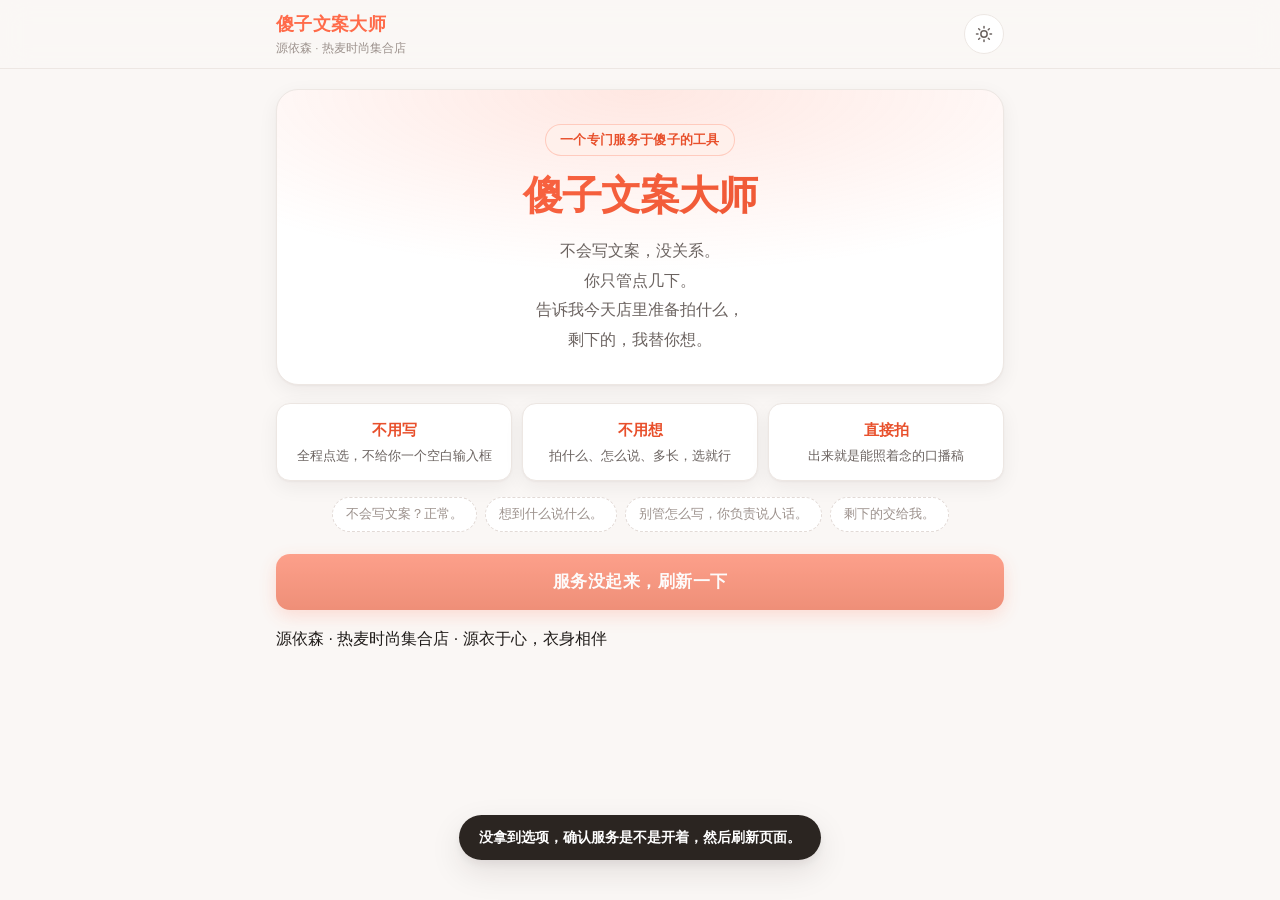
==== public/index.html @ df747f72 "Initial release: shazi wenan dashi v0.1 傻子文案大师 V0.1 —— 一个专门服务于傻子的工具 服务品牌：源依森·热麦时尚集合店  给服装门店老板/店长/导购用" ====
<!DOCTYPE html>
<html lang="zh-CN" data-theme="light">
<head>
<meta charset="utf-8">
<meta name="viewport" content="width=device-width, initial-scale=1, viewport-fit=cover">
<meta name="theme-color" content="#FF6B4A">
<meta name="description" content="傻子文案大师 —— 一个专门服务于傻子的工具。不会写文案，点几下就行。">
<title>傻子文案大师 · 一个专门服务于傻子的工具</title>
<link rel="icon" href="data:image/svg+xml,<svg xmlns='http://www.w3.org/2000/svg' viewBox='0 0 100 100'><text y='.9em' font-size='90'>&#128221;</text></svg>">
<link rel="stylesheet" href="style.css">
</head>
<body>

<!-- ============================ 顶栏 ============================ -->
<div class="topbar">
  <div class="topbar-inner">
    <div class="brand">
      <span class="brand-mark">傻子文案大师</span>
      <span class="brand-slogan">源依森 · 热麦时尚集合店</span>
    </div>
    <button class="icon-btn" id="themeToggle" type="button" aria-label="切换主题">
      <svg class="ico-sun" width="18" height="18" viewBox="0 0 24 24" fill="none" stroke="currentColor" stroke-width="2" stroke-linecap="round"><circle cx="12" cy="12" r="4.2"/><path d="M12 2v2M12 20v2M4.9 4.9l1.4 1.4M17.7 17.7l1.4 1.4M2 12h2M20 12h2M4.9 19.1l1.4-1.4M17.7 6.3l1.4-1.4"/></svg>
      <svg class="ico-moon" width="18" height="18" viewBox="0 0 24 24" fill="none" stroke="currentColor" stroke-width="2" stroke-linecap="round" stroke-linejoin="round"><path d="M21 12.8A9 9 0 1 1 11.2 3a7 7 0 0 0 9.8 9.8z"/></svg>
    </button>
  </div>
</div>

<!-- ============================ 首页 ============================ -->
<section id="homeView" class="page">
  <div class="home-hero">
    <div class="home-badge">一个专门服务于傻子的工具</div>
    <h1 class="home-title">傻子文案大师</h1>
    <p class="home-lead">
      不会写文案，没关系。<br>
      你只管点几下。<br>
      告诉我今天店里准备拍什么，<br>
      剩下的，我替你想。
    </p>
  </div>

  <div class="home-points">
    <div class="home-point"><b>不用写</b><span>全程点选，不给你一个空白输入框</span></div>
    <div class="home-point"><b>不用想</b><span>拍什么、怎么说、多长，选就行</span></div>
    <div class="home-point"><b>直接拍</b><span>出来就是能照着念的口播稿</span></div>
  </div>

  <div class="home-quotes">
    <span>不会写文案？正常。</span>
    <span>想到什么说什么。</span>
    <span>别管怎么写，你负责说人话。</span>
    <span>剩下的交给我。</span>
  </div>

  <div class="home-cta">
    <button class="primary big" id="startBtn" type="button">开始写文案</button>
    <p class="bar-note" id="homeNote">源依森 · 热麦时尚集合店 · 源衣于心，衣身相伴</p>
  </div>
  <div class="bottom-spacer"></div>
</section>

<!-- ============================ 向导 ============================ -->
<section id="wizardView" class="page" hidden>
  <div class="wiz-head">
    <button class="text-btn" id="backBtn" type="button">← 上一步</button>
    <span class="wiz-step" id="stepLabel">第 1 步 / 共 7 步</span>
  </div>
  <div class="prog"><i id="progBar"></i></div>

  <div id="stepHost"></div>

  <div class="wiz-actions" id="stepActions"></div>
  <div class="bottom-spacer"></div>
</section>

<!-- ============================ 结果 ============================ -->
<section id="resultView" class="page" hidden>
  <div class="result-top">
    <button class="text-btn" id="restartBtn" type="button">← 重新填写</button>
    <div class="result-meta" id="resultMeta"></div>
  </div>

  <div class="card result-card">
    <div class="rc-head">
      <h3>视频标题</h3>
      <button class="mini-copy" data-copy="outTitle" type="button">复制</button>
    </div>
    <p class="rc-text title-text" id="outTitle"></p>
  </div>

  <div class="card result-card hook-card">
    <div class="rc-head">
      <h3>3 秒开头</h3>
      <button class="mini-copy" data-copy="outHook" type="button">复制</button>
    </div>
    <p class="rc-text hook-text" id="outHook"></p>
  </div>

  <div class="card result-card">
    <div class="rc-head">
      <h3>完整口播稿</h3>
      <button class="mini-copy" data-copy="outScript" type="button">复制</button>
    </div>
    <p class="rc-text script-text" id="outScript"></p>
  </div>

  <div class="card risk-card" id="riskCard" hidden>
    <div class="rc-head">
      <h3>一点提醒</h3>
    </div>
    <p class="rc-text risk-text" id="outRisk"></p>
  </div>

  <div class="card">
    <h2 class="actions-title">想再改改？</h2>
    <div class="actions">
      <button class="act" data-action="regenerate" type="button">换一版</button>
      <button class="act" data-action="hook" type="button">开头更抓人</button>
      <button class="act" data-action="myvoice" type="button">更像我说话</button>
      <button class="act" data-action="downearth" type="button">更接地气</button>
      <button class="act" data-action="shorter" type="button">短一点</button>
    </div>
    <div class="actions actions-main">
      <button class="primary" id="copyAllBtn" type="button">复制完整口播</button>
      <button class="primary ghost" id="againBtn" type="button">重新填写</button>
    </div>
  </div>
  <div class="bottom-spacer"></div>
</section>

<!-- ============================ 加载遮罩 ============================ -->
<div class="overlay" id="overlay" hidden>
  <div class="overlay-box">
    <div class="spinner big-spinner"></div>
    <p id="overlayText">正在帮你写这条视频…</p>
    <p class="overlay-sub">AI 正在想，通常十几秒，偶尔会慢一点</p>
  </div>
</div>

<div class="toast" id="toast"></div>

<script src="app.js"></script>
</body>
</html>
---- public/style.css ----
/* ============================================================
   傻子文案大师 V0.1
   一套 CSS 同时吃 PC 和手机，浅色/深色主题用 CSS 变量切换。
   ============================================================ */

:root {
  --brand: #FF6B4A;
  --brand-dark: #E8502C;
  --brand-soft: #FFF0EB;

  --bg: #FAF7F5;
  --card: #FFFFFF;
  --card-border: #EDE7E3;
  --text: #1F1B19;
  --text-sub: #6B6360;
  --text-faint: #9C918C;
  --input-bg: #FCFBFA;
  --input-border: #E2DAD6;
  --shadow: 0 1px 2px rgba(40,24,16,.04), 0 6px 20px rgba(40,24,16,.06);
  --shadow-lift: 0 4px 10px rgba(40,24,16,.06), 0 12px 32px rgba(40,24,16,.10);
  --bar-bg: rgba(250,247,245,.88);
  --overlay-bg: rgba(30,22,18,.55);
  --radius: 16px;
  --radius-sm: 12px;

  --warn: #B4690E;
  --warn-soft: #FFF7E6;
  --warn-border: #F3DDB0;
}

html[data-theme="dark"] {
  --brand: #FF8465;
  --brand-dark: #FF6B4A;
  --brand-soft: #33201A;

  --bg: #14110F;
  --card: #1E1A18;
  --card-border: #2E2825;
  --text: #EFEAE7;
  --text-sub: #A79C97;
  --text-faint: #756B66;
  --input-bg: #191513;
  --input-border: #372F2B;
  --shadow: 0 1px 2px rgba(0,0,0,.3), 0 6px 20px rgba(0,0,0,.35);
  --shadow-lift: 0 4px 10px rgba(0,0,0,.35), 0 12px 32px rgba(0,0,0,.45);
  --bar-bg: rgba(20,17,15,.9);
  --overlay-bg: rgba(0,0,0,.7);

  --warn: #E8B563;
  --warn-soft: #2A2116;
  --warn-border: #4A3A20;
}

* { box-sizing: border-box; -webkit-tap-highlight-color: transparent; }

/* 关键！有些元素自带 display（.overlay 的 flex、.btn-loading 的 inline-flex），
   类选择器的优先级会盖掉浏览器默认的 [hidden] { display: none }，
   结果就是 hidden 属性失效 —— 页面一打开遮罩就一直挡住不能操作。
   这里强制兜住。 */
[hidden] { display: none !important; }

html, body {
  margin: 0;
  padding: 0;
  overflow-x: hidden;
  max-width: 100%;
}

body {
  background: var(--bg);
  color: var(--text);
  font-family: -apple-system, BlinkMacSystemFont, "PingFang SC", "Hiragino Sans GB",
               "Microsoft YaHei", "Helvetica Neue", Helvetica, Arial, sans-serif;
  font-size: 16px;
  line-height: 1.65;
  -webkit-font-smoothing: antialiased;
  transition: background .25s ease, color .25s ease;
}

/* ---------------------------- 顶部 ---------------------------- */

.topbar {
  position: sticky;
  top: 0;
  z-index: 40;
  background: var(--bar-bg);
  backdrop-filter: saturate(180%) blur(14px);
  -webkit-backdrop-filter: saturate(180%) blur(14px);
  border-bottom: 1px solid var(--card-border);
  padding-top: env(safe-area-inset-top);
}

.topbar-inner {
  max-width: 760px;
  margin: 0 auto;
  padding: 10px 16px;
  display: flex;
  align-items: center;
  justify-content: space-between;
  gap: 12px;
}

.brand { display: flex; flex-direction: column; min-width: 0; }

.brand-mark {
  font-size: 17.5px;
  font-weight: 800;
  letter-spacing: .3px;
  color: var(--brand);
  white-space: nowrap;
}

.brand-slogan {
  font-size: 11.5px;
  color: var(--text-faint);
  white-space: nowrap;
  overflow: hidden;
  text-overflow: ellipsis;
}

.icon-btn {
  flex: none;
  width: 40px;
  height: 40px;
  border-radius: 50%;
  border: 1px solid var(--card-border);
  background: var(--card);
  color: var(--text-sub);
  display: flex;
  align-items: center;
  justify-content: center;
  cursor: pointer;
  transition: transform .15s ease, background .2s ease;
}
.icon-btn:active { transform: scale(.92); }

.ico-moon { display: none; }
html[data-theme="dark"] .ico-sun { display: none; }
html[data-theme="dark"] .ico-moon { display: block; }

/* ---------------------------- 布局 ---------------------------- */

.page {
  max-width: 760px;
  margin: 0 auto;
  padding: 20px 16px 0;
}

.card {
  background: var(--card);
  border: 1px solid var(--card-border);
  border-radius: var(--radius);
  padding: 16px;
  margin-bottom: 14px;
  box-shadow: var(--shadow);
}

/* ---------------------------- 首页 ---------------------------- */

.home-hero {
  position: relative;
  text-align: center;
  padding: 34px 18px 30px;
  margin-bottom: 18px;
  border-radius: 22px;
  background:
    radial-gradient(120% 100% at 50% 0%, color-mix(in srgb, var(--brand) 16%, transparent) 0%, transparent 62%),
    var(--card);
  border: 1px solid var(--card-border);
  box-shadow: var(--shadow);
  overflow: hidden;
}

.home-badge {
  display: inline-block;
  font-size: 12.5px;
  font-weight: 700;
  color: var(--brand-dark);
  background: var(--brand-soft);
  border: 1px solid color-mix(in srgb, var(--brand) 28%, transparent);
  border-radius: 999px;
  padding: 5px 14px;
  margin-bottom: 16px;
  letter-spacing: .3px;
}
html[data-theme="dark"] .home-badge { color: var(--brand); }

.home-title {
  font-size: 34px;
  line-height: 1.15;
  font-weight: 900;
  letter-spacing: -1px;
  margin: 0 0 18px;
  background: linear-gradient(135deg, var(--brand) 0%, var(--brand-dark) 100%);
  -webkit-background-clip: text;
  background-clip: text;
  -webkit-text-fill-color: transparent;
}

.home-lead {
  margin: 0;
  font-size: 15.5px;
  line-height: 1.9;
  color: var(--text-sub);
}

.home-points {
  display: grid;
  grid-template-columns: repeat(3, minmax(0, 1fr));
  gap: 10px;
  margin-bottom: 16px;
}

.home-point {
  background: var(--card);
  border: 1px solid var(--card-border);
  border-radius: 14px;
  padding: 14px 12px;
  text-align: center;
  box-shadow: var(--shadow);
}
.home-point b {
  display: block;
  font-size: 15px;
  color: var(--brand-dark);
  margin-bottom: 4px;
  font-weight: 800;
}
html[data-theme="dark"] .home-point b { color: var(--brand); }
.home-point span {
  display: block;
  font-size: 12.5px;
  color: var(--text-sub);
  line-height: 1.55;
}

.home-quotes {
  display: flex;
  flex-wrap: wrap;
  gap: 8px;
  justify-content: center;
  margin-bottom: 22px;
}
.home-quotes span {
  font-size: 12.5px;
  color: var(--text-faint);
  background: var(--card);
  border: 1px dashed var(--input-border);
  border-radius: 999px;
  padding: 6px 13px;
}

.home-cta { margin-top: 4px; }

/* ---------------------------- 向导 ---------------------------- */

.wiz-head {
  display: flex;
  align-items: center;
  justify-content: space-between;
  gap: 12px;
  margin-bottom: 10px;
  min-height: 34px;
}

.wiz-step {
  font-size: 12.5px;
  font-weight: 700;
  color: var(--text-faint);
}

.prog {
  height: 5px;
  border-radius: 999px;
  background: var(--input-border);
  overflow: hidden;
  margin-bottom: 18px;
}
.prog i {
  display: block;
  height: 100%;
  width: 0;
  border-radius: 999px;
  background: linear-gradient(90deg, var(--brand) 0%, var(--brand-dark) 100%);
  transition: width .32s cubic-bezier(.4,0,.2,1);
}

.step-card {
  animation: stepIn .26s ease both;
}
@keyframes stepIn {
  from { opacity: 0; transform: translateY(8px); }
  to   { opacity: 1; transform: none; }
}

.step-head { margin-bottom: 14px; }

.step-q {
  font-size: 20px;
  font-weight: 800;
  line-height: 1.4;
  margin: 0 0 6px;
  letter-spacing: -.2px;
}

.step-hint {
  font-size: 13.5px;
  color: var(--text-sub);
  margin: 0;
}

.options {
  display: grid;
  grid-template-columns: repeat(2, minmax(0, 1fr));
  gap: 9px;
}

.opt {
  position: relative;
  display: flex;
  align-items: center;
  justify-content: center;
  gap: 7px;
  min-height: 52px;
  padding: 12px 10px;
  border: 1.5px solid var(--input-border);
  border-radius: var(--radius-sm);
  background: var(--input-bg);
  cursor: pointer;
  font-size: 14.5px;
  font-weight: 600;
  text-align: center;
  line-height: 1.35;
  color: var(--text-sub);
  transition: all .16s ease;
  user-select: none;
}

.opt input { position: absolute; opacity: 0; pointer-events: none; }

.opt:active { transform: scale(.975); }

.opt .opt-emoji { font-size: 18px; line-height: 1; flex: none; }

.opt:has(input:checked) {
  border-color: var(--brand);
  background: var(--brand-soft);
  color: var(--brand-dark);
  box-shadow: 0 0 0 3px color-mix(in srgb, var(--brand) 14%, transparent);
}
html[data-theme="dark"] .opt:has(input:checked) { color: var(--brand); }

/* 「AI 帮我选」用虚线和一点点星光感区分开 */
.opt[data-auto="1"] { border-style: dashed; }
.opt[data-auto="1"]:has(input:checked) { border-style: solid; }

.wiz-actions { margin: 18px 0 0; }

/* 第七步：可选的补充输入 */
.field-label {
  display: block;
  font-size: 14px;
  font-weight: 700;
  color: var(--text);
  margin-bottom: 7px;
}
.sub-hint {
  font-size: 13px;
  color: var(--text-faint);
  margin: 0 0 12px;
  line-height: 1.6;
}

textarea {
  width: 100%;
  font-family: inherit;
  font-size: 16px;           /* 16px 防止 iOS 自动放大 */
  color: var(--text);
  background: var(--input-bg);
  border: 1.5px solid var(--input-border);
  border-radius: var(--radius-sm);
  padding: 13px;
  outline: none;
  resize: vertical;
  min-height: 116px;
  line-height: 1.7;
  transition: border-color .16s ease, box-shadow .16s ease;
  -webkit-appearance: none;
  appearance: none;
}
textarea:focus {
  border-color: var(--brand);
  box-shadow: 0 0 0 3px color-mix(in srgb, var(--brand) 15%, transparent);
}
textarea::placeholder { color: var(--text-faint); }

.qa-chips { margin-top: 12px; }
.qa-label {
  display: block;
  font-size: 12.5px;
  color: var(--text-faint);
  margin-bottom: 8px;
}
.chip-add {
  display: inline-block;
  font-family: inherit;
  font-size: 13px;
  color: var(--text-sub);
  background: var(--input-bg);
  border: 1px dashed var(--input-border);
  border-radius: 999px;
  padding: 7px 13px;
  margin: 0 7px 7px 0;
  cursor: pointer;
  transition: all .15s ease;
}
.chip-add:hover { border-color: var(--brand); color: var(--brand); }
.chip-add:active { transform: scale(.95); }

/* ---------------------------- 按钮 ---------------------------- */

.primary {
  font-family: inherit;
  border: none;
  background: linear-gradient(180deg, var(--brand) 0%, var(--brand-dark) 100%);
  color: #fff;
  font-weight: 800;
  font-size: 15.5px;
  cursor: pointer;
  border-radius: 14px;
  /* 默认就要够大 —— 手机上必须好点 */
  min-height: 48px;
  padding: 12px 16px;
  transition: transform .14s ease, filter .2s ease, opacity .2s ease;
}
.primary:active { transform: scale(.985); }
.primary:disabled { opacity: .62; cursor: not-allowed; transform: none; }

.primary.big {
  width: 100%;
  min-height: 56px;
  font-size: 17px;
  letter-spacing: .5px;
  box-shadow: 0 6px 18px color-mix(in srgb, var(--brand) 32%, transparent);
}

.primary.ghost {
  background: var(--card);
  color: var(--brand);
  border: 1.5px solid var(--brand);
  box-shadow: none;
}
html[data-theme="dark"] .primary.ghost { background: var(--brand-soft); }

.btn-loading { display: inline-flex; align-items: center; justify-content: center; gap: 9px; }

.spinner {
  width: 16px;
  height: 16px;
  border: 2.5px solid rgba(255,255,255,.35);
  border-top-color: #fff;
  border-radius: 50%;
  animation: spin .7s linear infinite;
  flex: none;
}
@keyframes spin { to { transform: rotate(360deg); } }

.bottom-spacer { height: 40px; }

/* ---------------------------- 结果页 ---------------------------- */

.result-top {
  display: flex;
  align-items: center;
  justify-content: space-between;
  gap: 12px;
  margin-bottom: 14px;
  flex-wrap: wrap;
}

.text-btn {
  font-family: inherit;
  background: none;
  border: none;
  color: var(--text-sub);
  font-size: 14px;
  font-weight: 600;
  cursor: pointer;
  padding: 6px 0;
  min-height: 40px;
  display: inline-flex;
  align-items: center;
}
.text-btn:hover { color: var(--brand); }

.result-meta {
  font-size: 12px;
  color: var(--text-faint);
  text-align: right;
}

.result-card { margin-bottom: 12px; }
.hook-card { border-color: color-mix(in srgb, var(--brand) 32%, var(--card-border)); }

.rc-head {
  display: flex;
  align-items: center;
  justify-content: space-between;
  gap: 10px;
  margin-bottom: 8px;
}

.rc-head h3 {
  font-size: 13px;
  font-weight: 700;
  margin: 0;
  color: var(--brand);
  letter-spacing: .3px;
}

.mini-copy {
  flex: none;
  font-family: inherit;
  font-size: 12px;
  color: var(--text-sub);
  background: var(--input-bg);
  border: 1px solid var(--input-border);
  border-radius: 999px;
  padding: 10px 16px;
  /* 手机上必须够大够好点 —— 实测 32px 会误触，统一提到 42px */
  min-height: 42px;
  display: inline-flex;
  align-items: center;
  cursor: pointer;
  transition: all .15s ease;
}
.mini-copy:hover { border-color: var(--brand); color: var(--brand); }
.mini-copy:active { transform: scale(.94); }

.rc-text {
  margin: 0;
  font-size: 16px;
  line-height: 1.8;
  white-space: pre-wrap;
  word-break: break-word;
  overflow-wrap: anywhere;
}

.title-text { font-size: 17.5px; font-weight: 800; line-height: 1.55; }
.hook-text { font-size: 17px; font-weight: 700; line-height: 1.75; color: var(--brand-dark); }
html[data-theme="dark"] .hook-text { color: var(--brand); }
.script-text { font-size: 17px; line-height: 1.95; letter-spacing: .2px; }

.risk-card {
  background: var(--warn-soft);
  border-color: var(--warn-border);
}
.risk-card .rc-head h3 { color: var(--warn); }
.risk-text { font-size: 14.5px; color: var(--warn); line-height: 1.75; }

.actions-title {
  font-size: 14px;
  font-weight: 700;
  margin: 0 0 12px;
}

.actions {
  display: grid;
  grid-template-columns: repeat(auto-fit, minmax(104px, 1fr));
  gap: 9px;
}

.actions-main { margin-top: 12px; grid-template-columns: 1fr 1fr; }

.act {
  font-family: inherit;
  min-height: 46px;
  font-size: 14.5px;
  font-weight: 700;
  color: var(--text);
  background: var(--input-bg);
  border: 1.5px solid var(--input-border);
  border-radius: var(--radius-sm);
  cursor: pointer;
  transition: all .15s ease;
  padding: 8px 10px;
}
.act:hover { border-color: var(--brand); color: var(--brand); }
.act:active { transform: scale(.97); }
.act:disabled { opacity: .5; cursor: not-allowed; }

/* ---------------------------- 遮罩 / 提示 ---------------------------- */

.overlay {
  position: fixed;
  inset: 0;
  z-index: 90;
  background: var(--overlay-bg);
  backdrop-filter: blur(4px);
  -webkit-backdrop-filter: blur(4px);
  display: flex;
  align-items: center;
  justify-content: center;
  padding: 24px;
  animation: fadeIn .18s ease;
}
@keyframes fadeIn { from { opacity: 0; } to { opacity: 1; } }

.overlay-box {
  background: var(--card);
  border-radius: 18px;
  padding: 30px 26px;
  text-align: center;
  max-width: 330px;
  width: 100%;
  box-shadow: var(--shadow-lift);
}

.big-spinner {
  width: 34px;
  height: 34px;
  border-width: 3.5px;
  border-color: color-mix(in srgb, var(--brand) 22%, transparent);
  border-top-color: var(--brand);
  margin: 0 auto 16px;
  display: block;
}

.overlay-box p { margin: 0; font-size: 15.5px; font-weight: 700; }

.overlay-sub {
  margin-top: 7px !important;
  font-size: 12.5px !important;
  font-weight: 400 !important;
  color: var(--text-faint);
}

.toast {
  position: fixed;
  left: 50%;
  bottom: calc(40px + env(safe-area-inset-bottom));
  transform: translateX(-50%) translateY(12px);
  z-index: 100;
  background: rgba(30,24,20,.94);
  color: #fff;
  font-size: 14px;
  font-weight: 600;
  padding: 11px 20px;
  border-radius: 999px;
  max-width: calc(100vw - 40px);
  text-align: center;
  opacity: 0;
  transition: opacity .22s ease, transform .22s ease;
  pointer-events: none;
  box-shadow: var(--shadow-lift);
}
html[data-theme="dark"] .toast { background: rgba(240,238,236,.96); color: #14110F; }

.toast.show { opacity: 1; transform: translateX(-50%) translateY(0); }

/* ---------------------------- 响应式 ---------------------------- */

/* 手机竖屏 */
@media (max-width: 560px) {
  .page { padding: 16px 14px 0; }
  .home-hero { padding: 28px 14px 26px; border-radius: 18px; }
  .home-title { font-size: 30px; }
  .home-lead { font-size: 15px; }
  .home-point span { font-size: 12px; }
  .card { padding: 14px; border-radius: 14px; }
  .step-q { font-size: 18.5px; }
  .options { grid-template-columns: repeat(2, minmax(0, 1fr)); gap: 8px; }
  .opt { font-size: 14px; min-height: 54px; padding: 11px 8px; }
  .scroll-options { grid-template-columns: repeat(2, minmax(0, 1fr)); }
  .script-text { font-size: 16.5px; }
  .actions { grid-template-columns: repeat(2, minmax(0, 1fr)); }
  .actions-main { grid-template-columns: 1fr 1fr; }
  .brand-slogan { font-size: 11px; }
}

/* 超小屏（iPhone SE 等 320px） */
@media (max-width: 360px) {
  .page { padding: 14px 11px 0; }
  .home-title { font-size: 26px; }
  .brand-mark { font-size: 15.5px; }
  .step-q { font-size: 17px; }
  .opt { font-size: 13px; min-height: 52px; padding: 9px 5px; }
  .opt .opt-emoji { font-size: 16px; }
  .actions { grid-template-columns: repeat(2, minmax(0, 1fr)); }
  .act { font-size: 13.5px; }
  .primary.big { font-size: 16px; }
  .home-points { grid-template-columns: 1fr; }
}

/* 平板 / PC */
@media (min-width: 720px) {
  .options { grid-template-columns: repeat(3, minmax(0, 1fr)); }
  .options[data-wide="1"] { grid-template-columns: repeat(2, minmax(0, 1fr)); }
  .options[data-count="more"] { grid-template-columns: repeat(4, minmax(0, 1fr)); }
  .actions { grid-template-columns: repeat(5, minmax(0, 1fr)); }
  .actions-main { grid-template-columns: 1fr 1fr; }
  .home-title { font-size: 40px; }
}

@media (prefers-reduced-motion: reduce) {
  * { animation-duration: .01ms !important; transition-duration: .01ms !important; }
}
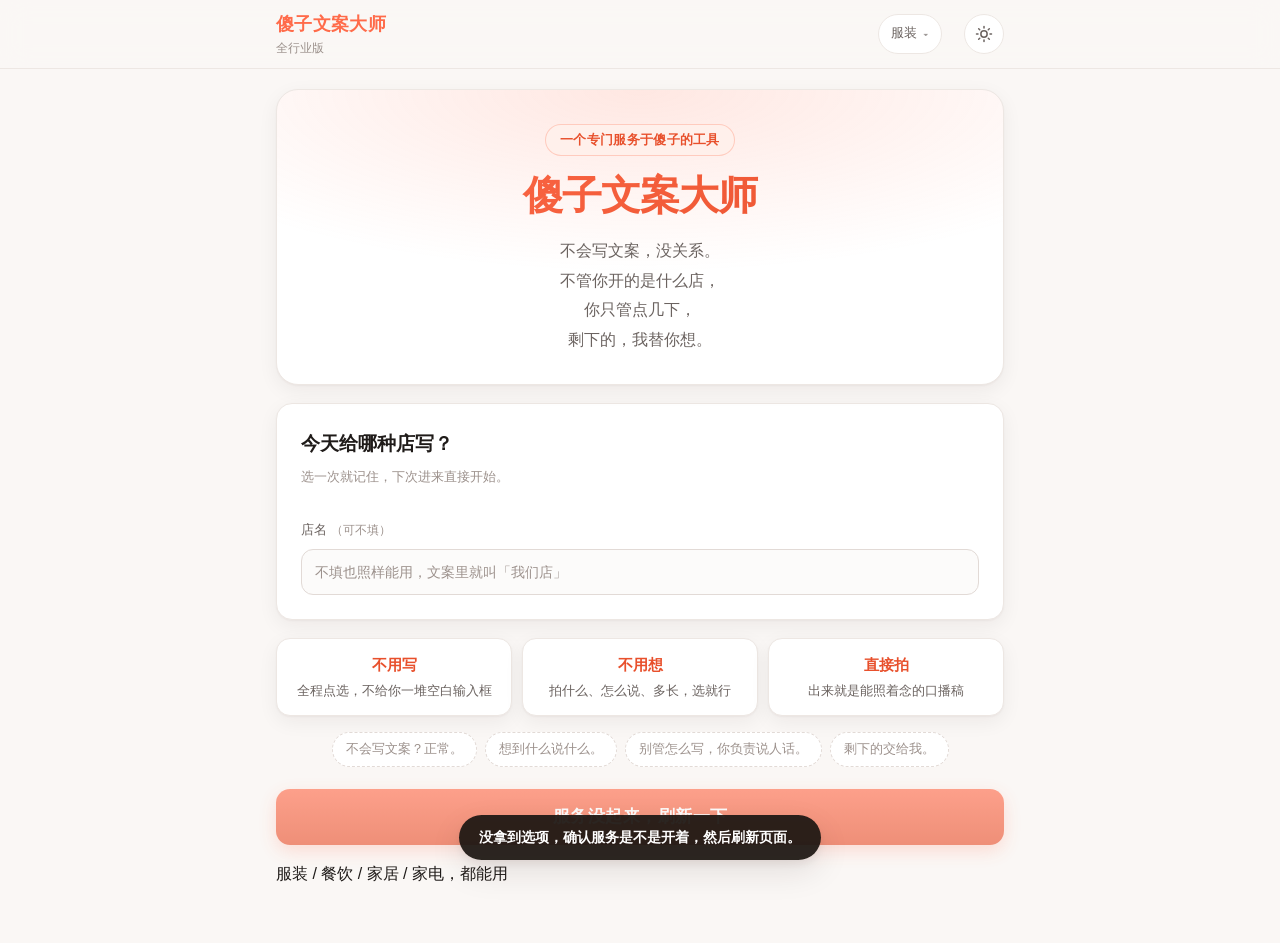
==== commit 4f39a27a: "feat: V0.2 all-industry packs (fashion/food/home/appliance)" ====
--- a/public/index.html
+++ b/public/index.html
@@ -4,7 +4,7 @@
 <meta charset="utf-8">
 <meta name="viewport" content="width=device-width, initial-scale=1, viewport-fit=cover">
 <meta name="theme-color" content="#FF6B4A">
-<meta name="description" content="傻子文案大师 —— 一个专门服务于傻子的工具。不会写文案，点几下就行。">
+<meta name="description" content="傻子文案大师 —— 一个专门服务于傻子的工具。服装、餐饮、家居、家电都能用，点几下就出能拍的口播稿。">
 <title>傻子文案大师 · 一个专门服务于傻子的工具</title>
 <link rel="icon" href="data:image/svg+xml,<svg xmlns='http://www.w3.org/2000/svg' viewBox='0 0 100 100'><text y='.9em' font-size='90'>&#128221;</text></svg>">
 <link rel="stylesheet" href="style.css">
@@ -16,8 +16,11 @@
   <div class="topbar-inner">
     <div class="brand">
       <span class="brand-mark">傻子文案大师</span>
-      <span class="brand-slogan">源依森 · 热麦时尚集合店</span>
+      <span class="brand-slogan">全行业版</span>
     </div>
+    <button class="profile-btn" id="profileBtn" type="button" hidden>
+      <span id="profileText">选行业</span><span class="profile-chev">▾</span>
+    </button>
     <button class="icon-btn" id="themeToggle" type="button" aria-label="切换主题">
       <svg class="ico-sun" width="18" height="18" viewBox="0 0 24 24" fill="none" stroke="currentColor" stroke-width="2" stroke-linecap="round"><circle cx="12" cy="12" r="4.2"/><path d="M12 2v2M12 20v2M4.9 4.9l1.4 1.4M17.7 17.7l1.4 1.4M2 12h2M20 12h2M4.9 19.1l1.4-1.4M17.7 6.3l1.4-1.4"/></svg>
       <svg class="ico-moon" width="18" height="18" viewBox="0 0 24 24" fill="none" stroke="currentColor" stroke-width="2" stroke-linecap="round" stroke-linejoin="round"><path d="M21 12.8A9 9 0 1 1 11.2 3a7 7 0 0 0 9.8 9.8z"/></svg>
@@ -32,14 +35,34 @@
     <h1 class="home-title">傻子文案大师</h1>
     <p class="home-lead">
       不会写文案，没关系。<br>
-      你只管点几下。<br>
-      告诉我今天店里准备拍什么，<br>
+      不管你开的是什么店，<br>
+      你只管点几下，<br>
       剩下的，我替你想。
     </p>
   </div>
 
+  <!-- V0.2：行业 / 业态 / 店名，选一次就记住，不占 7 步 -->
+  <div class="card setup-card">
+    <div class="setup-head">
+      <h2>今天给哪种店写？</h2>
+      <p>选一次就记住，下次进来直接开始。</p>
+    </div>
+    <div class="industry-grid" id="industryGrid"></div>
+
+    <div class="setup-block" id="subTypeBlock">
+      <span class="setup-label">再细分一下 <em>（可不选）</em></span>
+      <div class="subtype-row" id="subTypeRow"></div>
+    </div>
+
+    <div class="setup-block">
+      <label class="setup-label" for="storeNameInput">店名 <em>（可不填）</em></label>
+      <input class="store-input" id="storeNameInput" type="text" maxlength="20"
+             autocomplete="off" placeholder="不填也照样能用，文案里就叫「我们店」">
+    </div>
+  </div>
+
   <div class="home-points">
-    <div class="home-point"><b>不用写</b><span>全程点选，不给你一个空白输入框</span></div>
+    <div class="home-point"><b>不用写</b><span>全程点选，不给你一堆空白输入框</span></div>
     <div class="home-point"><b>不用想</b><span>拍什么、怎么说、多长，选就行</span></div>
     <div class="home-point"><b>直接拍</b><span>出来就是能照着念的口播稿</span></div>
   </div>
@@ -53,7 +76,7 @@
 
   <div class="home-cta">
     <button class="primary big" id="startBtn" type="button">开始写文案</button>
-    <p class="bar-note" id="homeNote">源依森 · 热麦时尚集合店 · 源衣于心，衣身相伴</p>
+    <p class="bar-note" id="homeNote">服装 / 餐饮 / 家居 / 家电，都能用</p>
   </div>
   <div class="bottom-spacer"></div>
 </section>
--- a/public/style.css
+++ b/public/style.css
@@ -409,7 +409,8 @@
   background: var(--input-bg);
   border: 1px dashed var(--input-border);
   border-radius: 999px;
-  padding: 7px 13px;
+  padding: 10px 15px;
+  min-height: 42px;
   margin: 0 7px 7px 0;
   cursor: pointer;
   transition: all .15s ease;
@@ -705,3 +706,125 @@
 @media (prefers-reduced-motion: reduce) {
   * { animation-duration: .01ms !important; transition-duration: .01ms !important; }
 }
+
+/* ============================================================
+   V0.2 全行业版：首页「行业 / 业态 / 店名」+ 顶栏切换
+   只用主题变量，明暗两套自动适配；手机端所有可点区域 >= 42px
+   ============================================================ */
+
+.profile-btn {
+  margin-left: auto;
+  margin-right: 10px;
+  display: inline-flex;
+  align-items: center;
+  gap: 6px;
+  max-width: 46vw;
+  min-height: 40px;
+  padding: 6px 12px;
+  border: 1px solid var(--card-border);
+  border-radius: 999px;
+  background: var(--card);
+  color: var(--text-sub);
+  font-family: inherit;
+  font-size: 12.5px;
+  cursor: pointer;
+  overflow: hidden;
+  white-space: nowrap;
+  text-overflow: ellipsis;
+}
+.profile-btn:hover { border-color: var(--brand); color: var(--brand); }
+.profile-btn[hidden] { display: none; }
+.profile-chev { opacity: .65; font-size: 11px; }
+
+.setup-card { padding: 20px; margin-bottom: 18px; }
+.setup-head { margin-bottom: 16px; }
+.setup-head h2 {
+  margin: 0 0 6px;
+  font-size: 19px;
+  font-weight: 800;
+  color: var(--text);
+}
+.setup-head p { margin: 0; font-size: 13px; color: var(--text-faint); }
+
+.industry-grid {
+  display: grid;
+  grid-template-columns: repeat(2, minmax(0, 1fr));
+  gap: 10px;
+}
+.industry-card {
+  display: flex;
+  flex-direction: column;
+  align-items: center;
+  justify-content: center;
+  gap: 6px;
+  min-height: 78px;
+  padding: 10px 8px;
+  border: 1.5px solid var(--card-border);
+  border-radius: 14px;
+  background: var(--input-bg);
+  color: var(--text);
+  font-family: inherit;
+  cursor: pointer;
+  transition: border-color .15s ease, background .15s ease, transform .15s ease;
+}
+.industry-card:hover { border-color: var(--brand); }
+.industry-card:active { transform: scale(.97); }
+.industry-card.is-on {
+  border-color: var(--brand);
+  background: var(--brand-soft);
+  color: var(--brand-dark);
+  font-weight: 800;
+}
+html[data-theme="dark"] .industry-card.is-on { color: var(--brand); }
+.industry-emoji { font-size: 24px; line-height: 1.1; }
+.industry-label { font-size: 14.5px; }
+
+.setup-block { margin-top: 16px; }
+.setup-label {
+  display: block;
+  margin-bottom: 8px;
+  font-size: 13px;
+  color: var(--text-sub);
+}
+.setup-label em { font-style: normal; color: var(--text-faint); font-size: 12px; }
+
+.subtype-row { display: flex; flex-wrap: wrap; gap: 8px; }
+.subtype-chip {
+  min-height: 42px;
+  padding: 9px 15px;
+  border: 1px solid var(--input-border);
+  border-radius: 999px;
+  background: var(--input-bg);
+  color: var(--text-sub);
+  font-family: inherit;
+  font-size: 13px;
+  cursor: pointer;
+}
+.subtype-chip:hover { border-color: var(--brand); color: var(--brand); }
+.subtype-chip.is-on {
+  border-color: var(--brand);
+  background: var(--brand-soft);
+  color: var(--brand-dark);
+  font-weight: 700;
+}
+html[data-theme="dark"] .subtype-chip.is-on { color: var(--brand); }
+
+.store-input {
+  width: 100%;
+  min-height: 46px;
+  padding: 10px 13px;
+  border: 1px solid var(--input-border);
+  border-radius: 12px;
+  background: var(--input-bg);
+  color: var(--text);
+  font-family: inherit;
+  font-size: 15px;
+  box-sizing: border-box;
+}
+.store-input::placeholder { color: var(--text-faint); font-size: 13.5px; }
+.store-input:focus { outline: none; border-color: var(--brand); }
+
+@media (min-width: 720px) {
+  .industry-grid { grid-template-columns: repeat(4, minmax(0, 1fr)); }
+  .setup-card { padding: 24px; }
+}
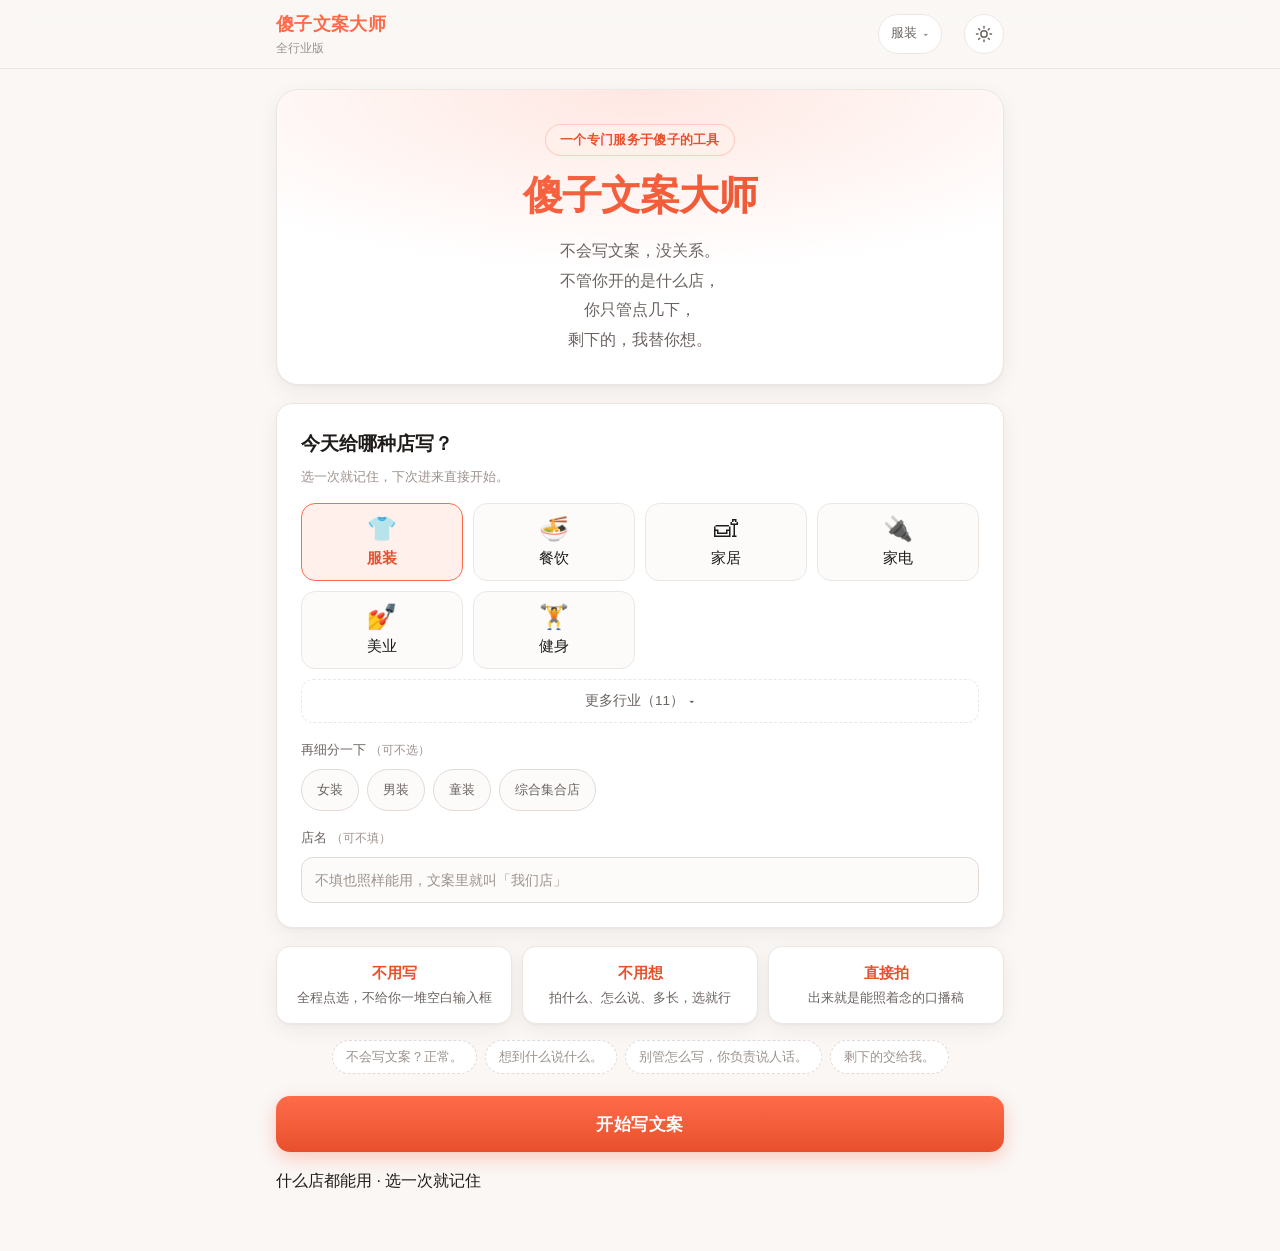
==== commit b3ba2d23: "feat: 浏览器直连上游，绕开 Cloudflare 出口 IP 被封 (V0.4) - public/bridge.js：直连层 —— 节流、静默退避(6s/14s/22s)、进度话术、   预热" ====
--- a/public/index.html
+++ b/public/index.html
@@ -48,6 +48,13 @@
       <p>选一次就记住，下次进来直接开始。</p>
     </div>
     <div class="industry-grid" id="industryGrid"></div>
+
+    <!-- V0.3：行业变多以后，首屏只放热门 6 个，其余收在这里展开 -->
+    <button class="industry-more" id="industryMore" type="button" hidden>
+      <span id="industryMoreText">更多行业</span>
+      <span class="industry-more-arrow" id="industryMoreArrow" aria-hidden="true">▾</span>
+    </button>
+    <div class="industry-grid industry-grid-more" id="industryGridMore" hidden></div>
 
     <div class="setup-block" id="subTypeBlock">
       <span class="setup-label">再细分一下 <em>（可不选）</em></span>
@@ -155,12 +162,16 @@
   <div class="overlay-box">
     <div class="spinner big-spinner"></div>
     <p id="overlayText">正在帮你写这条视频…</p>
-    <p class="overlay-sub">AI 正在想，通常十几秒，偶尔会慢一点</p>
+    <p class="overlay-sub" id="overlaySub">AI 正在想，通常十几秒，偶尔会慢一点</p>
   </div>
 </div>
 
 <div class="toast" id="toast"></div>
 
+<!-- 引擎（lib/ 打包产物）→ 直连层 → 界面 -->
+<script src="config.js"></script>
+<script src="lib.bundle.js"></script>
+<script src="bridge.js"></script>
 <script src="app.js"></script>
 </body>
 </html>
--- a/public/style.css
+++ b/public/style.css
@@ -779,6 +779,30 @@
 .industry-emoji { font-size: 24px; line-height: 1.1; }
 .industry-label { font-size: 14.5px; }
 
+/* V0.3：行业变多，首屏放热门，其余折叠 */
+.industry-more {
+  display: flex;
+  align-items: center;
+  justify-content: center;
+  gap: 5px;
+  width: 100%;
+  min-height: 44px;
+  margin-top: 10px;
+  padding: 8px 12px;
+  border: 1px dashed var(--card-border);
+  border-radius: 12px;
+  background: transparent;
+  color: var(--text-sub);
+  font-family: inherit;
+  font-size: 13.5px;
+  cursor: pointer;
+  transition: border-color .15s ease, color .15s ease;
+}
+.industry-more:hover { border-color: var(--brand); color: var(--brand-dark); }
+.industry-more-arrow { font-size: 11px; line-height: 1; }
+.industry-grid-more { margin-top: 10px; }
+.industry-card.is-fallback { border-style: dashed; }
+
 .setup-block { margin-top: 16px; }
 .setup-label {
   display: block;
